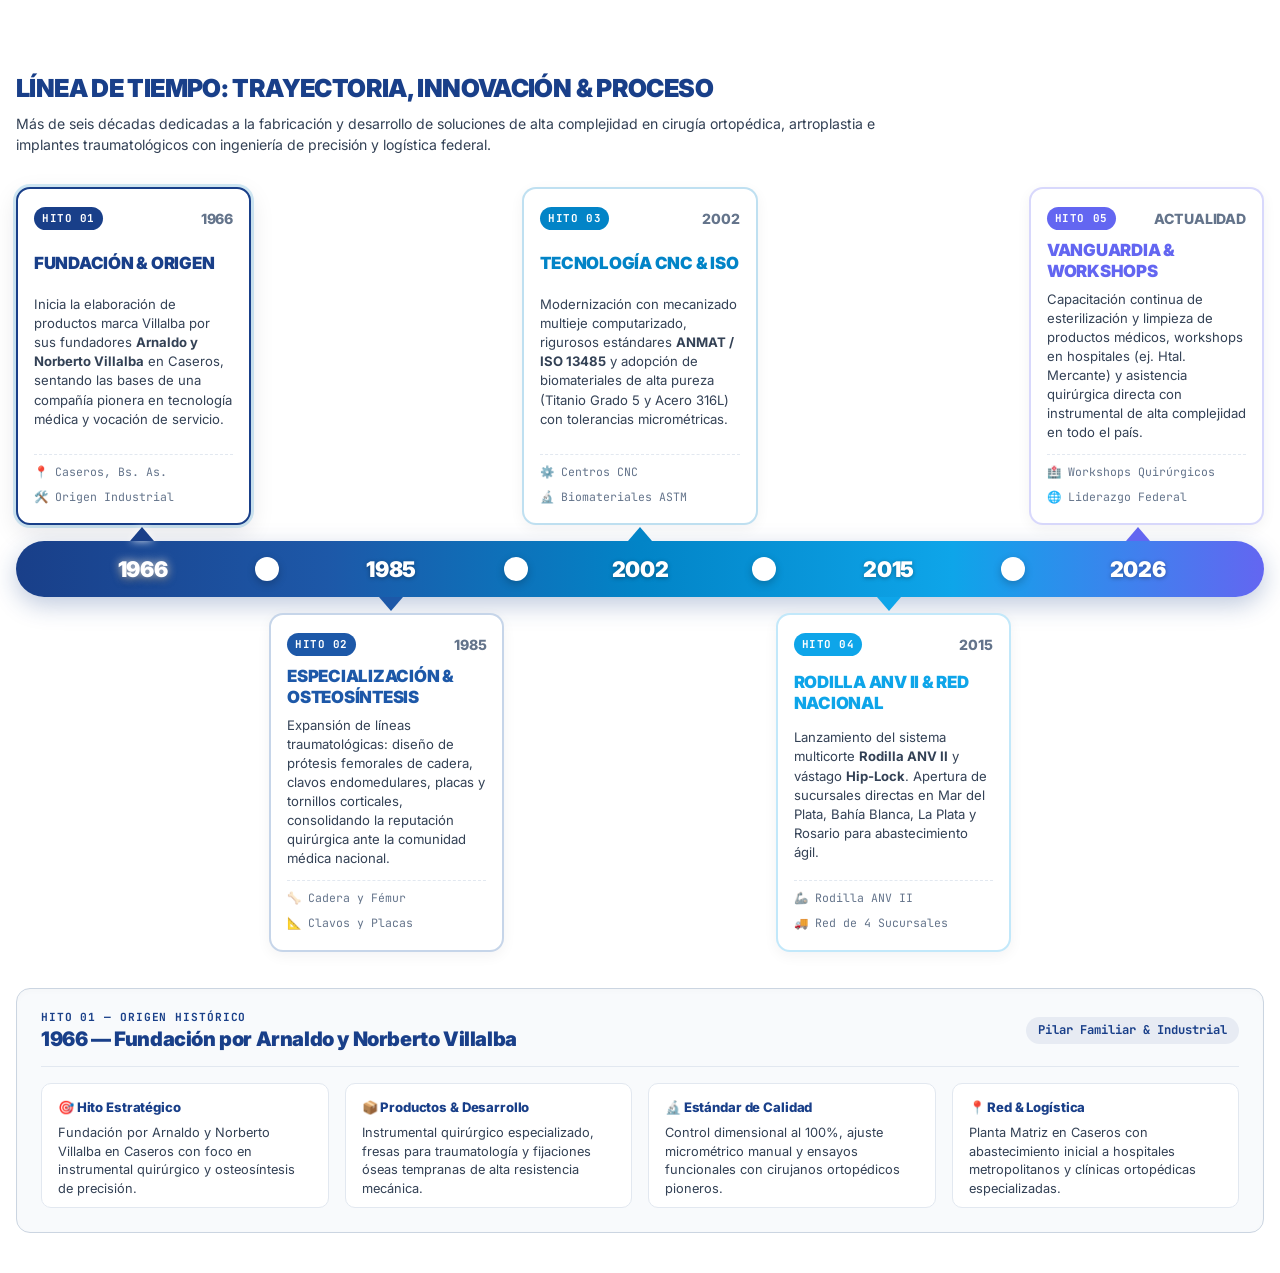
==== PROYECTOS/ARTÍSTICOS/Línea de tiempo/index.html @ 777f4e81 "Publicación de portal central HOME de infografías técnicas y proyectos" ====
<!DOCTYPE html>
<html lang="es">
<head>
  <meta charset="UTF-8">
  <meta name="viewport" content="width=device-width, initial-scale=1.0">
  <title>Línea de Tiempo Histórica & Procesos — VILLALBA HNOS. IMPLANTES S.A.</title>
  
  <!-- Tipografías: Inter (300 a 900 Black) & JetBrains Mono -->
  <link rel="preconnect" href="https://fonts.googleapis.com">
  <link rel="preconnect" href="https://fonts.gstatic.com" crossorigin>
  <link href="https://fonts.googleapis.com/css2?family=Inter:wght@300;400;500;600;700;800;900&family=JetBrains+Mono:wght@400;500;700&display=swap" rel="stylesheet">
  
  <!-- Hoja de Estilos Modular Separada -->
  <link rel="stylesheet" href="style.css">
</head>
<body class="theme-light">

  <!-- PÁGINA PRINCIPAL FORMATO A4 LANDSCAPE / WEB -->
  <main class="page-sheet">

    <!-- BANNER DE TÍTULO PRINCIPAL Y CONCEPTO CLAVE -->
    <section class="infographic-intro">
      <div class="intro-titles">
        <h2 class="main-timeline-title">LÍNEA DE TIEMPO: TRAYECTORIA, INNOVACIÓN & PROCESO</h2>
        <p class="intro-desc">
          Más de seis décadas dedicadas a la fabricación y desarrollo de soluciones de alta complejidad en cirugía ortopédica, 
          artroplastia e implantes traumatológicos con ingeniería de precisión y logística federal.
        </p>
      </div>
    </section>

    <!-- CONTENEDOR MAESTRO DE LA LÍNEA DE TIEMPO HORIZONTAL -->
    <section class="timeline-master-container" id="timelineSection">

      <!-- FILA SUPERIOR: HITOS IMPARES (1, 3, 5) -->
      <div class="timeline-row timeline-row-top">
        
        <!-- HITO 1 (Top Left) -->
        <article class="timeline-card step-1 is-active" data-step="1" id="cardStep1">
          <div class="card-header">
            <span class="card-phase-badge badge-step-1">HITO 01</span>
            <span class="card-year-tag">1966</span>
          </div>
          <h3 class="card-title title-step-1">FUNDACIÓN & ORIGEN</h3>
          <p class="card-desc">
            Inicia la elaboración de productos marca Villalba por sus fundadores <strong>Arnaldo y Norberto Villalba</strong> en Caseros, sentando las bases de una compañía pionera en tecnología médica y vocación de servicio.
          </p>
          <div class="card-footer-meta">
            <span class="meta-item">📍 Caseros, Bs. As.</span>
            <span class="meta-item">🛠️ Origen Industrial</span>
          </div>
        </article>

        <!-- ESPACIADOR SUPERIOR PARA NODO 2 -->
        <div class="timeline-spacer" aria-hidden="true"></div>

        <!-- HITO 3 (Top Center) -->
        <article class="timeline-card step-3" data-step="3" id="cardStep3">
          <div class="card-header">
            <span class="card-phase-badge badge-step-3">HITO 03</span>
            <span class="card-year-tag">2002</span>
          </div>
          <h3 class="card-title title-step-3">TECNOLOGÍA CNC & ISO</h3>
          <p class="card-desc">
            Modernización con mecanizado multieje computarizado, rigurosos estándares <strong>ANMAT / ISO 13485</strong> y adopción de biomateriales de alta pureza (Titanio Grado 5 y Acero 316L) con tolerancias micrométricas.
          </p>
          <div class="card-footer-meta">
            <span class="meta-item">⚙️ Centros CNC</span>
            <span class="meta-item">🔬 Biomateriales ASTM</span>
          </div>
        </article>

        <!-- ESPACIADOR SUPERIOR PARA NODO 4 -->
        <div class="timeline-spacer" aria-hidden="true"></div>

        <!-- HITO 5 (Top Right) -->
        <article class="timeline-card step-5" data-step="5" id="cardStep5">
          <div class="card-header">
            <span class="card-phase-badge badge-step-5">HITO 05</span>
            <span class="card-year-tag">ACTUALIDAD</span>
          </div>
          <h3 class="card-title title-step-5">VANGUARDIA & WORKSHOPS</h3>
          <p class="card-desc">
            Capacitación continua de esterilización y limpieza de productos médicos, workshops en hospitales (ej. Htal. Mercante) y asistencia quirúrgica directa con instrumental de alta complejidad en todo el país.
          </p>
          <div class="card-footer-meta">
            <span class="meta-item">🏥 Workshops Quirúrgicos</span>
            <span class="meta-item">🌐 Liderazgo Federal</span>
          </div>
        </article>

      </div>

      <!-- PISTA HORIZONTAL CONTINUA EN DEGRADÉ (THE RIBBON BAR) -->
      <div class="timeline-ribbon-bar" id="ribbonBar">

        <!-- NODO 1: 1966 -->
        <div class="ribbon-node step-1 is-active" data-step="1" role="button" aria-label="Año 1966: Fundación">
          <div class="node-arrow arrow-up" aria-hidden="true"></div>
          <span class="node-year">1966</span>
        </div>

        <div class="node-separator" aria-hidden="true"></div>

        <!-- NODO 2: 1985 -->
        <div class="ribbon-node step-2" data-step="2" role="button" aria-label="Año 1985: Especialización Traumatológica">
          <div class="node-arrow arrow-down" aria-hidden="true"></div>
          <span class="node-year">1985</span>
        </div>

        <div class="node-separator" aria-hidden="true"></div>

        <!-- NODO 3: 2002 -->
        <div class="ribbon-node step-3" data-step="3" role="button" aria-label="Año 2002: Salto Tecnológico CNC">
          <div class="node-arrow arrow-up" aria-hidden="true"></div>
          <span class="node-year">2002</span>
        </div>

        <div class="node-separator" aria-hidden="true"></div>

        <!-- NODO 4: 2015 -->
        <div class="ribbon-node step-4" data-step="4" role="button" aria-label="Año 2015: Línea ANV II y Logística">
          <div class="node-arrow arrow-down" aria-hidden="true"></div>
          <span class="node-year">2015</span>
        </div>

        <div class="node-separator" aria-hidden="true"></div>

        <!-- NODO 5: ACTUALIDAD -->
        <div class="ribbon-node step-5" data-step="5" role="button" aria-label="Actualidad: Vanguardia y Workshops">
          <div class="node-arrow arrow-up" aria-hidden="true"></div>
          <span class="node-year">2026</span>
        </div>

      </div>

      <!-- FILA INFERIOR: HITOS PARES (2, 4) -->
      <div class="timeline-row timeline-row-bottom">

        <!-- ESPACIADOR INFERIOR PARA NODO 1 -->
        <div class="timeline-spacer" aria-hidden="true"></div>

        <!-- HITO 2 (Bottom Mid-Left) -->
        <article class="timeline-card step-2" data-step="2" id="cardStep2">
          <div class="card-header">
            <span class="card-phase-badge badge-step-2">HITO 02</span>
            <span class="card-year-tag">1985</span>
          </div>
          <h3 class="card-title title-step-2">ESPECIALIZACIÓN & OSTEOSÍNTESIS</h3>
          <p class="card-desc">
            Expansión de líneas traumatológicas: diseño de prótesis femorales de cadera, clavos endomedulares, placas y tornillos corticales, consolidando la reputación quirúrgica ante la comunidad médica nacional.
          </p>
          <div class="card-footer-meta">
            <span class="meta-item">🦴 Cadera y Fémur</span>
            <span class="meta-item">📐 Clavos y Placas</span>
          </div>
        </article>

        <!-- ESPACIADOR INFERIOR PARA NODO 3 -->
        <div class="timeline-spacer" aria-hidden="true"></div>

        <!-- HITO 4 (Bottom Mid-Right) -->
        <article class="timeline-card step-4" data-step="4" id="cardStep4">
          <div class="card-header">
            <span class="card-phase-badge badge-step-4">HITO 04</span>
            <span class="card-year-tag">2015</span>
          </div>
          <h3 class="card-title title-step-4">RODILLA ANV II & RED NACIONAL</h3>
          <p class="card-desc">
            Lanzamiento del sistema multicorte <strong>Rodilla ANV II</strong> y vástago <strong>Hip-Lock</strong>. Apertura de sucursales directas en Mar del Plata, Bahía Blanca, La Plata y Rosario para abastecimiento ágil.
          </p>
          <div class="card-footer-meta">
            <span class="meta-item">🦾 Rodilla ANV II</span>
            <span class="meta-item">🚚 Red de 4 Sucursales</span>
          </div>
        </article>

        <!-- ESPACIADOR INFERIOR PARA NODO 5 -->
        <div class="timeline-spacer" aria-hidden="true"></div>

      </div>

    </section>

    <!-- PANEL EXPANDIBLE / FICHA TÉCNICA DEL HITO SELECCIONADO -->
    <section class="step-detail-panel" id="stepDetailPanel">
      <div class="detail-header">
        <div class="detail-badge-group">
          <span class="detail-tag" id="detailTag">HITO 01 — ORIGEN HISTÓRICO</span>
          <h3 class="detail-title" id="detailTitle">1966 — Fundación por Arnaldo y Norberto Villalba</h3>
        </div>
        <div class="detail-meta-pill" id="detailPill">Pilar Familiar & Industrial</div>
      </div>
      <div class="detail-grid">
        <div class="detail-box">
          <h4 class="detail-subhead">🎯 Hito Estratégico</h4>
          <p id="detailObjective" class="detail-text">
            Fundación por Arnaldo y Norberto Villalba en Caseros con foco en instrumental quirúrgico y osteosíntesis de precisión.
          </p>
        </div>
        <div class="detail-box">
          <h4 class="detail-subhead">📦 Productos & Desarrollo</h4>
          <p id="detailProducts" class="detail-text">
            Instrumental quirúrgico especializado, fresas para traumatología y fijaciones óseas tempranas de alta resistencia mecánica.
          </p>
        </div>
        <div class="detail-box">
          <h4 class="detail-subhead">🔬 Estándar de Calidad</h4>
          <p id="detailQuality" class="detail-text">
            Control dimensional al 100%, ajuste micrométrico manual y ensayos funcionales con cirujanos ortopédicos pioneros.
          </p>
        </div>
        <div class="detail-box">
          <h4 class="detail-subhead">📍 Red & Logística</h4>
          <p id="detailLogistics" class="detail-text">
            Planta Matriz en Caseros con abastecimiento inicial a hospitales metropolitanos y clínicas ortopédicas especializadas.
          </p>
        </div>
      </div>
    </section>
  </main>

  <!-- Lógica JavaScript Modular Separada -->
  <script src="app.js"></script>
</body>
</html>
---- PROYECTOS/ARTÍSTICOS/Línea de tiempo/style.css ----
/* ==========================================================================
   INFOGRAFÍA LÍNEA DE TIEMPO HORIZONTAL INTERACTIVA
   Empresa: VILLALBA HNOS. IMPLANTES S.A.
   Versión: Modular CSS (Tipografía Inter & Inter Black)
   ========================================================================== */

:root {
  /* FASES CROMÁTICAS EXTRAÍDAS DEL SITIO OFICIAL VILLALBA (IMPLANTESVILLALBA.COM.AR) */
  --step-1: #193f89; /* Azul Marino Corporativo Insignia (1966 - Fundación) */
  --step-2: #1d58a8; /* Azul Real Médico Quirúrgico (1985 - Expansión Traumatológica) */
  --step-3: #0284c7; /* Azul Cerúleo / Océano Clínico (2002 - Salto CNC & ISO) */
  --step-4: #0ea5e9; /* Cian Quirúrgico Radiante (2015 - Rodilla ANV II) */
  --step-5: #6366f1; /* Índigo Tecnológico / IA & Vanguardia (2026 - Actualidad) */

  /* DEGRADÉ CONTINUO DE LA PISTA CENTRAL */
  --ribbon-gradient: linear-gradient(
    90deg,
    var(--step-1) 0%,
    var(--step-2) 25%,
    var(--step-3) 50%,
    var(--step-4) 75%,
    var(--step-5) 100%
  );

  /* COLORES MODO CLARO (TÉCNICO / WEB & IMPRESIÓN) */
  --bg-page: transparent;
  --sheet-bg: transparent;
  --text-primary: #0a192f;
  --text-secondary: #334155;
  --text-muted: #64748b;
  --card-bg: #ffffff;
  --card-border: #e2e8f0;
  --card-shadow: 0 4px 14px rgba(15, 23, 42, 0.05);
  --header-bg: #f8fafc;
  --panel-bg: #f8fafc;
  --panel-border: #cbd5e1;
  --accent-corporate: #193f89;
  --accent-blue: #0284c7;

  /* TIPOGRAFÍAS: INTER & INTER BLACK */
  --font-heading: 'Inter', -apple-system, BlinkMacSystemFont, sans-serif;
  --font-body: 'Inter', -apple-system, BlinkMacSystemFont, sans-serif;
  --font-mono: 'JetBrains Mono', monospace;
}

/* RESET GENERAL */
*, *::before, *::after {
  box-sizing: border-box;
  margin: 0;
  padding: 0;
}

html {
  overflow-y: scroll; /* Garantiza barra de desplazamiento permanente para evitar saltos horizontales */
}

body {
  background-color: transparent;
  color: var(--text-primary);
  font-family: var(--font-body);
  line-height: 1.5;
  -webkit-font-smoothing: antialiased;
  padding: 0;
  margin: 0;
}

/* ==========================================================================
   CONTENEDOR PRINCIPAL FLUIDO Y TOTALMENTE INTEGRADO (SIN MARCO EXTERNO)
   ========================================================================== */
.page-sheet {
  width: 100%;
  max-width: 1320px;
  margin: 40px auto 20px auto;
  background: transparent;
  border-radius: 0;
  box-shadow: none;
  border: none;
  padding: 30px 16px 20px 16px;
  box-sizing: border-box;
  clear: both;
  position: relative;
  z-index: 1;
}

/* ==========================================================================
   BANNER DE INTRODUCCIÓN Y ESTADÍSTICAS
   ========================================================================== */
.infographic-intro {
  display: flex;
  justify-content: space-between;
  align-items: center;
  margin-top: 0;
  margin-bottom: 24px;
  gap: 24px;
}

.main-timeline-title {
  font-family: var(--font-heading);
  font-size: 1.55rem;
  font-weight: 900; /* Inter Black */
  color: var(--accent-corporate);
  letter-spacing: -0.025em;
  margin-bottom: 6px;
}

.intro-desc {
  font-size: 0.88rem;
  color: var(--text-secondary);
  max-width: 860px;
  line-height: 1.5;
}

/* ==========================================================================
   LÍNEA DE TIEMPO HORIZONTAL MAESTRA (TIMELINE PROCESS RIBBON)
   ========================================================================== */
.timeline-master-container {
  display: flex;
  flex-direction: column;
  position: relative;
  width: 100%;
  margin: 12px 0 28px 0;
  padding: 8px 0;
}

/* Grilla de Filas (5 Columnas) */
.timeline-row {
  display: grid;
  grid-template-columns: repeat(5, 1fr);
  gap: 18px;
  min-height: 215px;
}

.timeline-row-top {
  align-items: stretch;
  padding-bottom: 16px;
}

.timeline-row-bottom {
  align-items: stretch;
  padding-top: 16px;
}

.timeline-spacer {
  visibility: hidden;
  height: 10px;
}

/* TARJETAS DE CONTENIDO (TIMELINE CARDS) */
.timeline-card {
  background: var(--card-bg);
  border: 2px solid var(--card-border);
  border-radius: 14px;
  padding: 18px 16px;
  box-shadow: var(--card-shadow);
  transition: border-color 0.2s ease, box-shadow 0.2s ease, background-color 0.2s ease;
  cursor: pointer;
  position: relative;
  outline: none;
  height: 100%;
  min-height: 200px;
  display: flex;
  flex-direction: column;
  justify-content: space-between;
  transform: none !important; /* Estructura geométrica 100% inmóvil */
}

.timeline-card:hover,
.timeline-card.is-active {
  transform: none !important;
  box-shadow: 0 0 0 3px rgba(2, 132, 199, 0.18), 0 8px 24px rgba(15, 23, 42, 0.1);
  border-color: currentColor;
}

.timeline-card:focus,
.timeline-card:focus-visible {
  outline: none !important;
}

.timeline-row-bottom .timeline-card:hover,
.timeline-row-bottom .timeline-card.is-active {
  transform: none !important;
}

.timeline-card.step-1 { border-color: rgba(25, 63, 137, 0.25); }
.timeline-card.step-2 { border-color: rgba(29, 88, 168, 0.25); }
.timeline-card.step-3 { border-color: rgba(2, 132, 199, 0.25); }
.timeline-card.step-4 { border-color: rgba(14, 165, 233, 0.25); }
.timeline-card.step-5 { border-color: rgba(99, 102, 241, 0.25); }

.timeline-card.step-1:hover, .timeline-card.step-1.is-active { border-color: var(--step-1); }
.timeline-card.step-2:hover, .timeline-card.step-2.is-active { border-color: var(--step-2); }
.timeline-card.step-3:hover, .timeline-card.step-3.is-active { border-color: var(--step-3); }
.timeline-card.step-4:hover, .timeline-card.step-4.is-active { border-color: var(--step-4); }
.timeline-card.step-5:hover, .timeline-card.step-5.is-active { border-color: var(--step-5); }

.card-header {
  display: flex;
  justify-content: space-between;
  align-items: center;
  margin-bottom: 10px;
}

.card-phase-badge {
  font-family: var(--font-mono);
  font-size: 0.68rem;
  font-weight: 700;
  padding: 3px 8px;
  border-radius: 9999px;
  color: #ffffff;
  letter-spacing: 0.05em;
}

.badge-step-1 { background-color: var(--step-1); }
.badge-step-2 { background-color: var(--step-2); }
.badge-step-3 { background-color: var(--step-3); }
.badge-step-4 { background-color: var(--step-4); }
.badge-step-5 { background-color: var(--step-5); }

.card-year-tag {
  font-family: var(--font-heading);
  font-size: 0.88rem;
  font-weight: 800; /* Inter ExtraBold */
  color: var(--text-muted);
  letter-spacing: -0.01em;
}

.card-title {
  font-family: var(--font-heading);
  font-size: 1.05rem;
  font-weight: 900; /* Inter Black */
  letter-spacing: -0.015em;
  margin-bottom: 8px;
  text-transform: uppercase;
  line-height: 1.25;
}

.title-step-1 { color: var(--step-1); }
.title-step-2 { color: var(--step-2); }
.title-step-3 { color: var(--step-3); }
.title-step-4 { color: var(--step-4); }
.title-step-5 { color: var(--step-5); }

.card-desc {
  font-size: 0.82rem;
  line-height: 1.45;
  color: var(--text-secondary);
  margin-bottom: 12px;
}

.card-footer-meta {
  display: flex;
  flex-wrap: wrap;
  gap: 8px;
  padding-top: 8px;
  border-top: 1px dashed var(--card-border);
  font-size: 0.72rem;
  font-family: var(--font-mono);
  color: var(--text-muted);
}

/* ==========================================================================
   PISTA CENTRAL CONTINUA EN DEGRADÉ (THE RIBBON BAR)
   ========================================================================== */
.timeline-ribbon-bar {
  display: flex;
  align-items: center;
  justify-content: space-between;
  height: 56px;
  border-radius: 9999px;
  background: var(--ribbon-gradient);
  box-shadow: 0 8px 24px rgba(25, 63, 137, 0.28);
  position: relative;
  padding: 0 14px;
}

/* Segmentos / Nodos */
.ribbon-node {
  flex: 1;
  display: flex;
  justify-content: center;
  align-items: center;
  position: relative;
  height: 100%;
  cursor: pointer;
  outline: none;
}

.ribbon-node .node-year {
  color: #ffffff;
  font-family: var(--font-heading);
  font-size: 1.35rem;
  font-weight: 900; /* Inter Black */
  letter-spacing: -0.015em;
  text-shadow: 0 1px 4px rgba(0, 0, 0, 0.35);
  user-select: none;
  transition: text-shadow 0.2s ease;
  transform: none !important; /* Cero desplazamiento */
}

.ribbon-node:hover .node-year,
.ribbon-node.is-active .node-year,
.ribbon-node:focus-visible .node-year {
  transform: none !important;
  text-shadow: 0 0 10px rgba(255, 255, 255, 0.9), 0 2px 8px rgba(0, 0, 0, 0.6);
}

/* Separadores Circulares (White Dots) */
.node-separator {
  width: 24px;
  height: 24px;
  background-color: #ffffff;
  border-radius: 50%;
  box-shadow: 0 3px 8px rgba(0, 0, 0, 0.22);
  flex-shrink: 0;
  z-index: 2;
  transition: box-shadow 0.2s ease;
  transform: none !important;
  pointer-events: none; /* No interrumpe el barrido continuo */
}

.node-separator:hover {
  transform: none !important;
  box-shadow: 0 0 10px rgba(255, 255, 255, 0.9), 0 3px 8px rgba(0, 0, 0, 0.3);
}

/* Punteros / Flechas Indicadoras Triangulares */
.node-arrow {
  position: absolute;
  width: 0;
  height: 0;
  border-left: 12px solid transparent;
  border-right: 12px solid transparent;
  z-index: 5;
  transition: filter 0.2s ease;
  transform: none !important; /* Inmóviles geométricamente */
  pointer-events: none; /* No intercepta el barrido horizontal */
}

/* Flechas hacia arriba (Hitos 1, 3, 5) */
.node-arrow.arrow-up {
  bottom: 100%;
  border-bottom-width: 14px;
  border-bottom-style: solid;
}

/* Flechas hacia abajo (Hitos 2, 4) */
.node-arrow.arrow-down {
  top: 100%;
  border-top-width: 14px;
  border-top-style: solid;
}

/* Color exacto para cada flecha */
.ribbon-node.step-1 .node-arrow.arrow-up { border-bottom-color: var(--step-1); }
.ribbon-node.step-2 .node-arrow.arrow-down { border-top-color: var(--step-2); }
.ribbon-node.step-3 .node-arrow.arrow-up { border-bottom-color: var(--step-3); }
.ribbon-node.step-4 .node-arrow.arrow-down { border-top-color: var(--step-4); }
.ribbon-node.step-5 .node-arrow.arrow-up { border-bottom-color: var(--step-5); }

.ribbon-node:hover .node-arrow.arrow-up,
.ribbon-node.is-active .node-arrow.arrow-up,
.ribbon-node:hover .node-arrow.arrow-down,
.ribbon-node.is-active .node-arrow.arrow-down {
  transform: none !important;
  filter: drop-shadow(0 0 4px rgba(255, 255, 255, 0.85));
}

/* ==========================================================================
   PANEL EXPANDIBLE DE FICHA TÉCNICA
   ========================================================================== */
.step-detail-panel {
  background: var(--panel-bg);
  border: 1px solid var(--panel-border);
  border-radius: 14px;
  padding: 20px 24px;
  margin-bottom: 0;
  box-shadow: inset 0 2px 6px rgba(0, 0, 0, 0.02);
  height: 245px;
  min-height: 245px;
  max-height: 245px;
  overflow: hidden;
  box-sizing: border-box;
  transition: border-color 0.2s ease, box-shadow 0.2s ease;
}

.detail-header {
  display: flex;
  justify-content: space-between;
  align-items: center;
  min-height: 52px;
  padding-bottom: 14px;
  border-bottom: 1px solid var(--card-border);
  margin-bottom: 16px;
}

.detail-tag {
  font-family: var(--font-mono);
  font-size: 0.7rem;
  font-weight: 700;
  color: var(--accent-corporate);
  letter-spacing: 0.08em;
  display: block;
  margin-bottom: 2px;
}

.detail-title {
  font-family: var(--font-heading);
  font-size: 1.25rem;
  font-weight: 900; /* Inter Black */
  letter-spacing: -0.02em;
  color: var(--accent-corporate);
  line-height: 1.25;
}

.detail-meta-pill {
  background: rgba(25, 63, 137, 0.08);
  color: var(--accent-corporate);
  font-family: var(--font-mono);
  font-size: 0.76rem;
  font-weight: 700;
  padding: 4px 12px;
  border-radius: 9999px;
}

.detail-grid {
  display: grid;
  grid-template-columns: repeat(4, 1fr);
  gap: 16px;
}

.detail-box {
  background: var(--card-bg);
  border: 1px solid var(--card-border);
  border-radius: 10px;
  padding: 14px 16px;
  height: 125px;
  min-height: 125px;
  max-height: 125px;
  overflow: hidden;
  box-sizing: border-box;
  display: flex;
  flex-direction: column;
}

.detail-subhead {
  font-family: var(--font-heading);
  font-size: 0.82rem;
  font-weight: 800; /* Inter ExtraBold */
  color: var(--accent-corporate);
  margin-bottom: 6px;
  letter-spacing: -0.01em;
}

.detail-text {
  font-size: 0.8rem;
  line-height: 1.45;
  color: var(--text-secondary);
}

/* ==========================================================================
   RESPONSIVIDAD (PANTALLAS MEDIANAS Y MÓVILES)
   ========================================================================== */
@media (max-width: 1024px) {
  .page-sheet {
    padding: 10px 12px;
    margin: 0 auto;
  }

  .timeline-row {
    gap: 10px;
  }

  .timeline-card {
    padding: 12px 10px;
  }

  .detail-grid {
    grid-template-columns: repeat(2, 1fr);
  }

  .ribbon-node .node-year {
    font-size: 1.1rem;
  }
}

@media (max-width: 768px) {
  .infographic-intro {
    flex-direction: column;
    align-items: flex-start;
  }

  .timeline-master-container {
    overflow-x: auto;
    padding-bottom: 20px;
  }

  .timeline-row,
  .timeline-ribbon-bar {
    min-width: 850px;
  }

  .detail-grid {
    grid-template-columns: 1fr;
  }
}

/* ==========================================================================
   ENTORNO DE IMPRESIÓN Y EXPORTACIÓN PDF A4 (@media print)
   ========================================================================== */
@media print {
  @page {
    size: A4 landscape;
    margin: 6mm;
  }

  body {
    background: #ffffff !important;
    color: #000000 !important;
    padding: 0 !important;
  }

  .no-print {
    display: none !important;
  }

  .page-sheet {
    max-width: 100% !important;
    margin: 0 !important;
    padding: 0 !important;
    border: none !important;
    box-shadow: none !important;
    border-radius: 0 !important;
  }

  .timeline-card,
  .timeline-master-container,
  .step-detail-panel {
    page-break-inside: avoid !important;
    break-inside: avoid !important;
  }

  * {
    -webkit-print-color-adjust: exact !important;
    print-color-adjust: exact !important;
  }
}
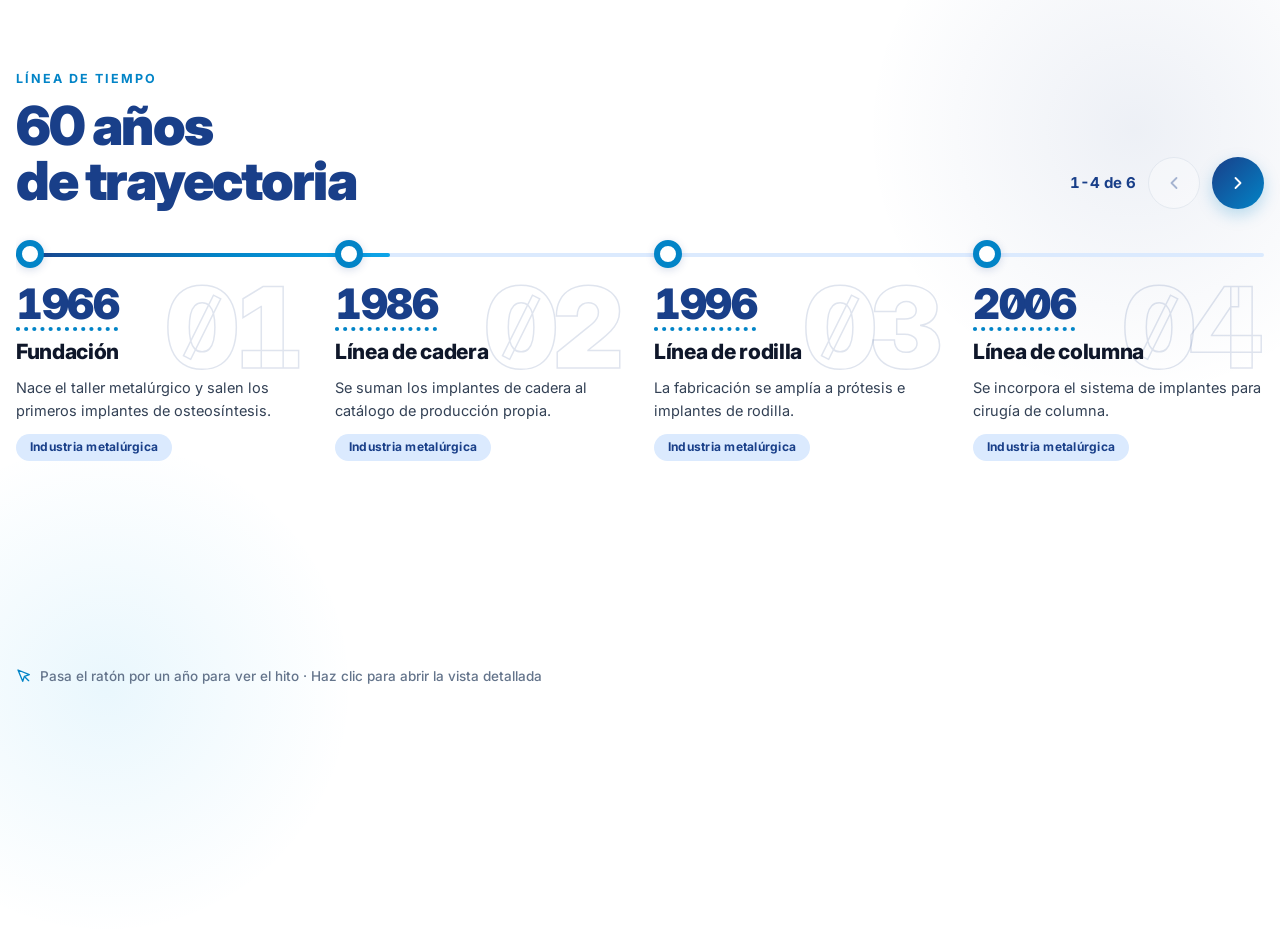
==== commit 141c771f: "Rediseño interactivo Línea de tiempo 60 años de trayectoria con fotos de hitos y embed WordPress" ====
--- a/PROYECTOS/ARTÍSTICOS/Línea de tiempo/index.html
+++ b/PROYECTOS/ARTÍSTICOS/Línea de tiempo/index.html
@@ -1,226 +1,1183 @@
-<!DOCTYPE html>
+﻿<!DOCTYPE html>
 <html lang="es">
 <head>
-  <meta charset="UTF-8">
-  <meta name="viewport" content="width=device-width, initial-scale=1.0">
-  <title>Línea de Tiempo Histórica & Procesos — VILLALBA HNOS. IMPLANTES S.A.</title>
-  
-  <!-- Tipografías: Inter (300 a 900 Black) & JetBrains Mono -->
-  <link rel="preconnect" href="https://fonts.googleapis.com">
-  <link rel="preconnect" href="https://fonts.gstatic.com" crossorigin>
-  <link href="https://fonts.googleapis.com/css2?family=Inter:wght@300;400;500;600;700;800;900&family=JetBrains+Mono:wght@400;500;700&display=swap" rel="stylesheet">
-  
-  <!-- Hoja de Estilos Modular Separada -->
-  <link rel="stylesheet" href="style.css">
-</head>
-<body class="theme-light">
-
-  <!-- PÁGINA PRINCIPAL FORMATO A4 LANDSCAPE / WEB -->
-  <main class="page-sheet">
-
-    <!-- BANNER DE TÍTULO PRINCIPAL Y CONCEPTO CLAVE -->
-    <section class="infographic-intro">
-      <div class="intro-titles">
-        <h2 class="main-timeline-title">LÍNEA DE TIEMPO: TRAYECTORIA, INNOVACIÓN & PROCESO</h2>
-        <p class="intro-desc">
-          Más de seis décadas dedicadas a la fabricación y desarrollo de soluciones de alta complejidad en cirugía ortopédica, 
-          artroplastia e implantes traumatológicos con ingeniería de precisión y logística federal.
-        </p>
+<meta charset="UTF-8">
+<meta name="viewport" content="width=device-width, initial-scale=1.0">
+<title>Línea de Tiempo — 60 Años de Trayectoria | VILLALBA HNOS. IMPLANTES S.A.</title>
+<link rel="preconnect" href="https://fonts.googleapis.com">
+<link rel="preconnect" href="https://fonts.gstatic.com" crossorigin>
+<link href="https://fonts.googleapis.com/css2?family=Inter:wght@400;500;600;700;800;900&display=swap" rel="stylesheet">
+<style>
+/* ==========================================================================
+   LÍNEA DE TIEMPO INTERACTIVA – 60 AÑOS DE TRAYECTORIA
+   Empresa: VILLALBA HNOS. IMPLANTES S.A.
+   Blindado para incrustación en WordPress / Elementor / Divi / Gutenberg
+   ========================================================================== */
+#wp-villalba-timeline,
+#wp-villalba-timeline *,
+#wp-villalba-timeline *::before,
+#wp-villalba-timeline *::after {
+  box-sizing: border-box !important;
+  margin: 0;
+  padding: 0;
+  -webkit-font-smoothing: antialiased;
+}
+#wp-villalba-timeline {
+  --tl-navy: #193f89;
+  --tl-royal: #1d58a8;
+  --tl-cerulean: #0284c7;
+  --tl-cyan: #0ea5e9;
+  --tl-text-primary: #0f172a;
+  --tl-text-secondary: #334155;
+  --tl-text-muted: #64748b;
+  --tl-border-light: #e2e8f0;
+  --tl-tag-ind-bg: #dbeafe;
+  --tl-tag-ind-fg: #193f89;
+  --tl-tag-com-bg: #e0f2fe;
+  --tl-tag-com-fg: #0369a1;
+  --tl-tag-log-bg: #ccfbf1;
+  --tl-tag-log-fg: #0f766e;
+  --tl-font-sans: "Inter", -apple-system, BlinkMacSystemFont, "Segoe UI", Roboto, sans-serif;
+  width: 100% !important;
+  max-width: 1360px !important;
+  margin: 40px auto 24px auto !important;
+  padding: 20px 16px !important;
+  background: transparent !important;
+  font-family: var(--tl-font-sans) !important;
+  color: var(--tl-text-primary) !important;
+  line-height: 1.5 !important;
+  position: relative !important;
+  clear: both !important;
+  z-index: 1 !important;
+  text-align: left !important;
+}
+#wp-villalba-timeline p:empty {
+  display: none !important;
+}
+#wp-villalba-timeline .tl-title-line {
+  display: block !important;
+}
+#wp-villalba-timeline .tl-canvas {
+  position: relative !important;
+  width: 100% !important;
+  min-height: 580px !important;
+  padding: 10px 0 !important;
+  background: transparent !important;
+  border: none !important;
+  box-shadow: none !important;
+  border-radius: 0 !important;
+  display: flex !important;
+  flex-direction: column !important;
+  justify-content: space-between !important;
+  gap: 24px !important;
+  overflow: visible !important;
+}
+#wp-villalba-timeline .tl-bg-glow {
+  position: absolute !important;
+  border-radius: 50% !important;
+  pointer-events: none !important;
+  z-index: 0 !important;
+}
+#wp-villalba-timeline .tl-bg-glow-top {
+  right: -140px !important;
+  top: -200px !important;
+  width: 540px !important;
+  height: 540px !important;
+  background: radial-gradient(circle, rgba(25, 63, 137, 0.08) 0%, rgba(2, 132, 199, 0) 70%) !important;
+}
+#wp-villalba-timeline .tl-bg-glow-bottom {
+  left: -160px !important;
+  bottom: -240px !important;
+  width: 500px !important;
+  height: 500px !important;
+  background: radial-gradient(circle, rgba(14, 165, 233, 0.09) 0%, rgba(14, 165, 233, 0) 70%) !important;
+}
+#wp-villalba-timeline .tl-header {
+  position: relative !important;
+  z-index: 2 !important;
+  display: flex !important;
+  justify-content: space-between !important;
+  align-items: flex-end !important;
+  gap: 24px !important;
+  flex-wrap: wrap !important;
+}
+#wp-villalba-timeline .tl-header-left {
+  display: flex !important;
+  flex-direction: column !important;
+  gap: 10px !important;
+}
+#wp-villalba-timeline .tl-eyebrow {
+  font-family: var(--tl-font-sans) !important;
+  font-size: 12.5px !important;
+  font-weight: 700 !important;
+  letter-spacing: 0.16em !important;
+  text-transform: uppercase !important;
+  color: var(--tl-cerulean) !important;
+  line-height: 1.4 !important;
+}
+#wp-villalba-timeline .tl-main-title {
+  font-family: var(--tl-font-sans) !important;
+  font-size: clamp(36px, 4.2vw, 58px) !important;
+  font-weight: 900 !important;
+  line-height: 1.04 !important;
+  letter-spacing: -0.035em !important;
+  color: var(--tl-navy) !important;
+  margin: 0 !important;
+  padding: 0 !important;
+}
+#wp-villalba-timeline .tl-header-right {
+  display: flex !important;
+  flex-direction: column !important;
+  align-items: flex-end !important;
+  justify-content: space-between !important;
+  gap: 18px !important;
+}
+#wp-villalba-timeline .tl-brand-mark {
+  display: flex !important;
+  align-items: center !important;
+  gap: 12px !important;
+  text-align: right !important;
+}
+#wp-villalba-timeline .tl-brand-logo {
+  height: 48px !important;
+  width: auto !important;
+  max-width: none !important;
+  display: block !important;
+  object-fit: contain !important;
+  margin: 0 !important;
+}
+#wp-villalba-timeline .tl-brand-text {
+  display: flex !important;
+  flex-direction: column !important;
+  align-items: flex-end !important;
+}
+#wp-villalba-timeline .tl-brand-name {
+  font-family: var(--tl-font-sans) !important;
+  font-size: 13.5px !important;
+  font-weight: 900 !important;
+  letter-spacing: 0.02em !important;
+  color: var(--tl-navy) !important;
+  line-height: 1.25 !important;
+}
+#wp-villalba-timeline .tl-brand-slogan {
+  font-family: var(--tl-font-sans) !important;
+  font-size: 11.5px !important;
+  font-weight: 500 !important;
+  color: var(--tl-text-muted) !important;
+  line-height: 1.3 !important;
+}
+#wp-villalba-timeline .tl-carousel-controls {
+  display: flex !important;
+  align-items: center !important;
+  gap: 12px !important;
+}
+#wp-villalba-timeline .tl-range-indicator {
+  font-family: var(--tl-font-sans) !important;
+  font-size: 15px !important;
+  font-weight: 700 !important;
+  color: var(--tl-navy) !important;
+  min-width: 84px !important;
+  text-align: right !important;
+  font-feature-settings: "tnum" on, "zero" on !important;
+}
+#wp-villalba-timeline .tl-nav-btn {
+  width: 52px !important;
+  height: 52px !important;
+  min-width: 52px !important;
+  min-height: 52px !important;
+  border-radius: 50% !important;
+  cursor: pointer !important;
+  display: inline-flex !important;
+  align-items: center !important;
+  justify-content: center !important;
+  font-family: var(--tl-font-sans) !important;
+  padding: 0 !important;
+  margin: 0 !important;
+  user-select: none !important;
+  transition: transform 0.2s ease, box-shadow 0.2s ease, opacity 0.2s ease, background-color 0.2s ease, border-color 0.2s ease !important;
+}
+#wp-villalba-timeline .tl-nav-prev {
+  border: 1.5px solid #cbd5e1 !important;
+  background: #ffffff !important;
+  color: var(--tl-navy) !important;
+  box-shadow: 0 2px 8px rgba(15, 23, 42, 0.05) !important;
+}
+#wp-villalba-timeline .tl-nav-prev:hover:not(.is-disabled) {
+  border-color: var(--tl-cerulean) !important;
+  color: var(--tl-cerulean) !important;
+  box-shadow: 0 4px 12px rgba(2, 132, 199, 0.14) !important;
+}
+#wp-villalba-timeline .tl-nav-next {
+  border: none !important;
+  background: linear-gradient(135deg, var(--tl-navy) 0%, var(--tl-cerulean) 100%) !important;
+  color: #ffffff !important;
+  box-shadow: 0 6px 16px rgba(2, 132, 199, 0.25) !important;
+}
+#wp-villalba-timeline .tl-nav-next:hover:not(.is-disabled) {
+  box-shadow: 0 8px 20px rgba(2, 132, 199, 0.36) !important;
+}
+#wp-villalba-timeline .tl-nav-btn.is-disabled {
+  opacity: 0.35 !important;
+  cursor: default !important;
+  pointer-events: none !important;
+  box-shadow: none !important;
+}
+#wp-villalba-timeline .tl-viewport {
+  position: relative !important;
+  z-index: 2 !important;
+  width: 100% !important;
+  min-height: 405px !important;
+  padding-top: 6px !important;
+  overflow: hidden !important;
+}
+#wp-villalba-timeline .tl-track-line-bg {
+  position: absolute !important;
+  left: 0 !important;
+  right: 0 !important;
+  top: 20px !important;
+  height: 4px !important;
+  border-radius: 999px !important;
+  background: #dbeafe !important;
+}
+#wp-villalba-timeline .tl-track-line-fill {
+  position: absolute !important;
+  left: 0 !important;
+  top: 20px !important;
+  height: 4px !important;
+  border-radius: 999px !important;
+  background: linear-gradient(90deg, var(--tl-navy) 0%, var(--tl-cerulean) 55%, var(--tl-cyan) 100%) !important;
+  width: 30%;
+  transition: width 0.5s cubic-bezier(0.22, 1, 0.36, 1) !important;
+}
+#wp-villalba-timeline .tl-items-track {
+  position: relative !important;
+  display: flex !important;
+  flex-direction: row !important;
+  flex-wrap: nowrap !important;
+  gap: 28px !important;
+  transform: translateX(0px);
+  transition: transform 0.55s cubic-bezier(0.22, 1, 0.36, 1) !important;
+  will-change: transform;
+}
+#wp-villalba-timeline .tl-item {
+  flex: 0 0 calc((100% - 84px) / 4) !important;
+  min-width: 240px !important;
+  position: relative !important;
+  display: flex !important;
+  flex-direction: column !important;
+  align-items: flex-start !important;
+  gap: 12px !important;
+  padding-bottom: 16px !important;
+  transition: opacity 0.28s ease !important;
+  cursor: pointer !important;
+}
+#wp-villalba-timeline .tl-items-track:hover .tl-item:not(:hover),
+#wp-villalba-timeline .tl-item.is-dimmed {
+  opacity: 0.42 !important;
+}
+#wp-villalba-timeline .tl-item-watermark {
+  position: absolute !important;
+  top: 32px !important;
+  right: 6px !important;
+  font-family: var(--tl-font-sans) !important;
+  font-size: 112px !important;
+  font-weight: 900 !important;
+  line-height: 1 !important;
+  color: transparent !important;
+  -webkit-text-stroke: 1.5px rgba(25, 63, 137, 0.14) !important;
+  letter-spacing: -0.04em !important;
+  font-feature-settings: "tnum" on, "zero" on !important;
+  pointer-events: none !important;
+  user-select: none !important;
+  transition: -webkit-text-stroke-color 0.28s ease !important;
+}
+#wp-villalba-timeline .tl-item:hover .tl-item-watermark,
+#wp-villalba-timeline .tl-item.is-hovered .tl-item-watermark {
+  -webkit-text-stroke-color: rgba(2, 132, 199, 0.3) !important;
+}
+#wp-villalba-timeline .tl-node-wrap {
+  position: relative !important;
+  height: 30px !important;
+  display: flex !important;
+  align-items: center !important;
+}
+#wp-villalba-timeline .tl-node-dot {
+  width: 28px !important;
+  height: 28px !important;
+  border-radius: 50% !important;
+  border: 6px solid var(--tl-cerulean) !important;
+  background: #ffffff !important;
+  box-shadow: 0 2px 8px rgba(25, 63, 137, 0.18) !important;
+  transition: transform 0.28s ease, background-color 0.28s ease, border-color 0.28s ease !important;
+  cursor: pointer !important;
+}
+#wp-villalba-timeline .tl-item:hover .tl-node-dot,
+#wp-villalba-timeline .tl-item.is-hovered .tl-node-dot {
+  background: var(--tl-cyan) !important;
+  border-color: var(--tl-navy) !important;
+  transform: scale(1.22) !important;
+  animation: tlPulseBeacon 1.3s infinite !important;
+}
+@keyframes tlPulseBeacon {
+  0% { box-shadow: 0 0 0 0 rgba(14, 165, 233, 0.55); }
+  100% { box-shadow: 0 0 0 16px rgba(14, 165, 233, 0); }
+}
+#wp-villalba-timeline .tl-year-btn {
+  position: relative !important;
+  align-self: flex-start !important;
+  padding: 0 !important;
+  margin: 0 !important;
+  border: none !important;
+  background: transparent !important;
+  box-shadow: none !important;
+  cursor: pointer !important;
+  font-family: var(--tl-font-sans) !important;
+  font-size: 42px !important;
+  font-weight: 900 !important;
+  line-height: 1.1 !important;
+  color: var(--tl-navy) !important;
+  letter-spacing: -0.03em !important;
+  font-feature-settings: "tnum" on, "zero" on !important;
+  text-decoration: underline dotted !important;
+  text-decoration-color: var(--tl-cerulean) !important;
+  text-underline-offset: 8px !important;
+  transition: color 0.22s ease, text-decoration-color 0.22s ease !important;
+}
+#wp-villalba-timeline .tl-item:hover .tl-year-btn,
+#wp-villalba-timeline .tl-item.is-hovered .tl-year-btn,
+#wp-villalba-timeline .tl-year-btn:hover,
+#wp-villalba-timeline .tl-year-btn:focus-visible {
+  color: var(--tl-cerulean) !important;
+  text-decoration-color: var(--tl-cyan) !important;
+  outline: none !important;
+}
+#wp-villalba-timeline .tl-item-title {
+  position: relative !important;
+  font-family: var(--tl-font-sans) !important;
+  font-size: 21px !important;
+  font-weight: 800 !important;
+  color: var(--tl-text-primary) !important;
+  letter-spacing: -0.015em !important;
+  line-height: 1.25 !important;
+  margin: 0 !important;
+  padding: 0 !important;
+}
+#wp-villalba-timeline .tl-item-desc {
+  position: relative !important;
+  font-family: var(--tl-font-sans) !important;
+  font-size: 14.5px !important;
+  font-weight: 400 !important;
+  line-height: 1.55 !important;
+  color: var(--tl-text-secondary) !important;
+  margin: 0 !important;
+  padding: 0 !important;
+}
+#wp-villalba-timeline .tl-tag-pill {
+  position: relative !important;
+  align-self: flex-start !important;
+  padding: 6px 14px !important;
+  border-radius: 999px !important;
+  font-family: var(--tl-font-sans) !important;
+  font-size: 12px !important;
+  font-weight: 700 !important;
+  letter-spacing: 0.02em !important;
+  display: inline-flex !important;
+  align-items: center !important;
+  line-height: 1.2 !important;
+}
+#wp-villalba-timeline .tl-tag-I {
+  background: var(--tl-tag-ind-bg) !important;
+  color: var(--tl-tag-ind-fg) !important;
+}
+#wp-villalba-timeline .tl-tag-C {
+  background: var(--tl-tag-com-bg) !important;
+  color: var(--tl-tag-com-fg) !important;
+}
+#wp-villalba-timeline .tl-tag-L {
+  background: var(--tl-tag-log-bg) !important;
+  color: var(--tl-tag-log-fg) !important;
+}
+#wp-villalba-timeline .tl-hover-popover {
+  position: absolute !important;
+  top: 92px !important;
+  left: 0 !important;
+  width: 100% !important;
+  z-index: 15 !important;
+  background: #ffffff !important;
+  border: 1.5px solid rgba(2, 132, 199, 0.38) !important;
+  border-radius: 18px !important;
+  overflow: hidden !important;
+  box-shadow: 0 20px 42px rgba(15, 23, 42, 0.14), 0 4px 12px rgba(2, 132, 199, 0.1) !important;
+  pointer-events: none !important;
+  opacity: 0 !important;
+  transform: translateY(12px) scale(0.96) !important;
+  transform-origin: top left !important;
+  transition: opacity 0.25s ease, transform 0.3s cubic-bezier(0.22, 1, 0.36, 1) !important;
+}
+#wp-villalba-timeline .tl-item:hover .tl-hover-popover,
+#wp-villalba-timeline .tl-item.is-hovered .tl-hover-popover {
+  opacity: 1 !important;
+  transform: translateY(0) scale(1) !important;
+  pointer-events: auto !important;
+  cursor: pointer !important;
+}
+#wp-villalba-timeline .tl-pop-photo {
+  position: relative !important;
+  height: 136px !important;
+  width: 100% !important;
+  background: linear-gradient(135deg, #eff6ff 0%, #dbeafe 100%) !important;
+  border-bottom: 1px solid #dbeafe !important;
+  display: flex !important;
+  flex-direction: column !important;
+  align-items: center !important;
+  justify-content: center !important;
+  gap: 6px !important;
+  color: var(--tl-navy) !important;
+  overflow: hidden !important;
+}
+#wp-villalba-timeline .tl-pop-img {
+  width: 100% !important;
+  height: 100% !important;
+  object-fit: cover !important;
+  object-position: center !important;
+  display: block !important;
+  margin: 0 !important;
+  padding: 0 !important;
+  border: none !important;
+}
+#wp-villalba-timeline .tl-pop-photo-label {
+  font-family: var(--tl-font-sans) !important;
+  font-size: 11.5px !important;
+  font-weight: 700 !important;
+  letter-spacing: 0.1em !important;
+  color: var(--tl-royal) !important;
+}
+#wp-villalba-timeline .tl-pop-body {
+  padding: 14px 16px 16px 16px !important;
+}
+#wp-villalba-timeline .tl-pop-kicker {
+  font-family: var(--tl-font-sans) !important;
+  font-size: 12px !important;
+  font-weight: 800 !important;
+  letter-spacing: 0.08em !important;
+  text-transform: uppercase !important;
+  color: var(--tl-cerulean) !important;
+  font-feature-settings: "tnum" on, "zero" on !important;
+}
+#wp-villalba-timeline .tl-pop-text {
+  margin-top: 6px !important;
+  font-family: var(--tl-font-sans) !important;
+  font-size: 13.5px !important;
+  font-weight: 400 !important;
+  line-height: 1.5 !important;
+  color: var(--tl-text-primary) !important;
+}
+#wp-villalba-timeline .tl-footer-hint {
+  position: relative !important;
+  z-index: 2 !important;
+  display: flex !important;
+  align-items: center !important;
+  justify-content: space-between !important;
+  padding-top: 4px !important;
+}
+#wp-villalba-timeline .tl-hint-item {
+  display: inline-flex !important;
+  align-items: center !important;
+  gap: 8px !important;
+  font-family: var(--tl-font-sans) !important;
+  font-size: 13.5px !important;
+  font-weight: 500 !important;
+  color: var(--tl-text-muted) !important;
+}
+#wp-villalba-timeline .tl-hint-item svg {
+  color: var(--tl-cerulean) !important;
+  flex-shrink: 0 !important;
+}
+#wp-villalba-timeline .tl-detail-overlay {
+  position: absolute !important;
+  inset: 0 !important;
+  z-index: 30 !important;
+  display: flex !important;
+  flex-direction: row !important;
+  background: #ffffff !important;
+  border: 1.5px solid #e2e8f0 !important;
+  box-shadow: 0 24px 60px rgba(15, 23, 42, 0.14) !important;
+  border-radius: 24px !important;
+  overflow: hidden !important;
+  opacity: 0 !important;
+  visibility: hidden !important;
+  pointer-events: none !important;
+  transition: opacity 0.35s ease, visibility 0.35s ease !important;
+}
+#wp-villalba-timeline .tl-detail-overlay.is-open {
+  opacity: 1 !important;
+  visibility: visible !important;
+  pointer-events: auto !important;
+}
+#wp-villalba-timeline .tl-ov-visual {
+  flex: 0 0 46% !important;
+  position: relative !important;
+  overflow: hidden !important;
+  background: linear-gradient(145deg, #eff6ff 0%, #dbeafe 55%, #e0f2fe 100%) !important;
+  border-right: 1px solid #dbeafe !important;
+  display: flex !important;
+  flex-direction: column !important;
+  align-items: center !important;
+  justify-content: center !important;
+  padding: 36px !important;
+}
+#wp-villalba-timeline .tl-ov-brand {
+  position: absolute !important;
+  top: 32px !important;
+  left: 36px !important;
+  right: 36px !important;
+  display: flex !important;
+  align-items: center !important;
+  gap: 12px !important;
+}
+#wp-villalba-timeline .tl-ov-logo {
+  height: 44px !important;
+  width: auto !important;
+  max-width: none !important;
+  display: block !important;
+  object-fit: contain !important;
+  margin: 0 !important;
+}
+#wp-villalba-timeline .tl-ov-brand-copy {
+  display: flex !important;
+  flex-direction: column !important;
+  align-items: flex-start !important;
+}
+#wp-villalba-timeline .tl-ov-company {
+  font-family: var(--tl-font-sans) !important;
+  font-size: 13px !important;
+  font-weight: 900 !important;
+  letter-spacing: 0.02em !important;
+  color: var(--tl-navy) !important;
+  line-height: 1.25 !important;
+}
+#wp-villalba-timeline .tl-ov-slogan {
+  font-family: var(--tl-font-sans) !important;
+  font-size: 11px !important;
+  font-weight: 500 !important;
+  color: var(--tl-text-secondary) !important;
+  line-height: 1.3 !important;
+}
+#wp-villalba-timeline .tl-ov-img {
+  position: absolute !important;
+  inset: 0 !important;
+  width: 100% !important;
+  height: 100% !important;
+  object-fit: cover !important;
+  object-position: center !important;
+  display: none !important;
+  z-index: 1 !important;
+  margin: 0 !important;
+  padding: 0 !important;
+  border: none !important;
+  transform: scale(1.06);
+  transition: transform 0.65s cubic-bezier(0.22, 1, 0.36, 1) !important;
+}
+#wp-villalba-timeline .tl-detail-overlay.is-open .tl-ov-img.has-img {
+  display: block !important;
+  transform: scale(1);
+}
+#wp-villalba-timeline .tl-ov-visual.has-photo::after {
+  content: "" !important;
+  position: absolute !important;
+  inset: 0 !important;
+  background: linear-gradient(180deg, rgba(10, 24, 48, 0.05) 45%, rgba(10, 24, 48, 0.55) 100%) !important;
+  z-index: 2 !important;
+  pointer-events: none !important;
+}
+#wp-villalba-timeline .tl-ov-watermark {
+  position: absolute !important;
+  left: 28px !important;
+  bottom: -24px !important;
+  z-index: 3 !important;
+  font-family: var(--tl-font-sans) !important;
+  font-size: 240px !important;
+  font-weight: 900 !important;
+  line-height: 1 !important;
+  color: transparent !important;
+  -webkit-text-stroke: 2px rgba(25, 63, 137, 0.16) !important;
+  letter-spacing: -0.04em !important;
+  font-feature-settings: "tnum" on, "zero" on !important;
+  pointer-events: none !important;
+  user-select: none !important;
+}
+#wp-villalba-timeline .tl-ov-visual.has-photo .tl-ov-watermark {
+  -webkit-text-stroke: 2.5px rgba(255, 255, 255, 0.65) !important;
+}
+#wp-villalba-timeline .tl-ov-photo-stage {
+  position: relative !important;
+  z-index: 2 !important;
+  display: flex !important;
+  flex-direction: column !important;
+  align-items: center !important;
+  gap: 12px !important;
+  color: var(--tl-navy) !important;
+  transform: scale(1.08);
+  transition: transform 0.65s cubic-bezier(0.22, 1, 0.36, 1) !important;
+}
+#wp-villalba-timeline .tl-ov-visual.has-photo .tl-ov-photo-stage {
+  display: none !important;
+}
+#wp-villalba-timeline .tl-detail-overlay.is-open .tl-ov-photo-stage {
+  transform: scale(1);
+}
+#wp-villalba-timeline .tl-ov-photo-label {
+  font-family: var(--tl-font-sans) !important;
+  font-size: 13px !important;
+  font-weight: 700 !important;
+  letter-spacing: 0.14em !important;
+  color: var(--tl-royal) !important;
+}
+#wp-villalba-timeline .tl-ov-content {
+  flex: 1 !important;
+  position: relative !important;
+  padding: 48px 56px !important;
+  display: flex !important;
+  flex-direction: column !important;
+  justify-content: center !important;
+  align-items: flex-start !important;
+  gap: 16px !important;
+  transform: translateX(32px);
+  transition: transform 0.55s cubic-bezier(0.22, 1, 0.36, 1) !important;
+}
+#wp-villalba-timeline .tl-detail-overlay.is-open .tl-ov-content {
+  transform: translateX(0);
+}
+#wp-villalba-timeline .tl-ov-close {
+  position: absolute !important;
+  top: 28px !important;
+  right: 32px !important;
+  width: 48px !important;
+  height: 48px !important;
+  border-radius: 50% !important;
+  border: 1.5px solid #cbd5e1 !important;
+  background: #ffffff !important;
+  color: var(--tl-navy) !important;
+  cursor: pointer !important;
+  display: inline-flex !important;
+  align-items: center !important;
+  justify-content: center !important;
+  transition: border-color 0.2s ease, color 0.2s ease, box-shadow 0.2s ease !important;
+}
+#wp-villalba-timeline .tl-ov-close:hover {
+  border-color: var(--tl-cerulean) !important;
+  color: var(--tl-cerulean) !important;
+  box-shadow: 0 4px 12px rgba(2, 132, 199, 0.15) !important;
+}
+#wp-villalba-timeline .tl-ov-year {
+  font-family: var(--tl-font-sans) !important;
+  font-size: clamp(52px, 5vw, 82px) !important;
+  font-weight: 900 !important;
+  line-height: 1 !important;
+  color: var(--tl-cerulean) !important;
+  letter-spacing: -0.04em !important;
+  font-feature-settings: "tnum" on, "zero" on !important;
+}
+#wp-villalba-timeline .tl-ov-title {
+  font-family: var(--tl-font-sans) !important;
+  font-size: clamp(26px, 2.5vw, 36px) !important;
+  font-weight: 900 !important;
+  line-height: 1.12 !important;
+  color: var(--tl-navy) !important;
+  letter-spacing: -0.02em !important;
+  margin: 0 !important;
+  padding: 0 !important;
+}
+#wp-villalba-timeline .tl-ov-desc {
+  font-family: var(--tl-font-sans) !important;
+  font-size: 16.5px !important;
+  font-weight: 500 !important;
+  line-height: 1.58 !important;
+  color: var(--tl-text-secondary) !important;
+  margin: 0 !important;
+  padding: 0 !important;
+}
+#wp-villalba-timeline .tl-ov-detail {
+  font-family: var(--tl-font-sans) !important;
+  font-size: 16px !important;
+  font-weight: 400 !important;
+  line-height: 1.62 !important;
+  color: var(--tl-text-primary) !important;
+  margin: 0 !important;
+  padding: 0 !important;
+}
+#wp-villalba-timeline .tl-ov-nav {
+  display: flex !important;
+  align-items: center !important;
+  gap: 14px !important;
+  margin-top: 8px !important;
+}
+#wp-villalba-timeline .tl-ov-count {
+  font-family: var(--tl-font-sans) !important;
+  font-size: 15px !important;
+  font-weight: 700 !important;
+  color: var(--tl-navy) !important;
+  font-feature-settings: "tnum" on, "zero" on !important;
+}
+@media (max-width: 1180px) {
+  #wp-villalba-timeline .tl-item {
+    flex: 0 0 calc((100% - 56px) / 3) !important;
+  }
+}
+@media (max-width: 900px) {
+  #wp-villalba-timeline .tl-canvas {
+    padding: 28px 22px !important;
+    min-height: auto !important;
+  }
+  #wp-villalba-timeline .tl-header {
+    flex-direction: column !important;
+    align-items: flex-start !important;
+  }
+  #wp-villalba-timeline .tl-header-right {
+    width: 100% !important;
+    flex-direction: row !important;
+    align-items: center !important;
+    justify-content: flex-end !important;
+  }
+  #wp-villalba-timeline .tl-item {
+    flex: 0 0 calc((100% - 28px) / 2) !important;
+  }
+  #wp-villalba-timeline .tl-detail-overlay {
+    flex-direction: column !important;
+  }
+  #wp-villalba-timeline .tl-ov-visual {
+    flex: 0 0 210px !important;
+    border-right: none !important;
+    border-bottom: 1px solid #dbeafe !important;
+  }
+  #wp-villalba-timeline .tl-ov-watermark {
+    font-size: 130px !important;
+    bottom: -10px !important;
+  }
+  #wp-villalba-timeline .tl-ov-content {
+    padding: 28px 24px !important;
+  }
+}
+@media (max-width: 600px) {
+  #wp-villalba-timeline .tl-item {
+    flex: 0 0 100% !important;
+    min-width: 100% !important;
+  }
+}
+</style>
+<div id="wp-villalba-timeline" class="villalba-timeline-root" role="region" aria-label="Línea de tiempo: 60 años de trayectoria de Villalba Hnos. Implantes S.A.">
+  <div class="tl-canvas">
+    <div class="tl-bg-glow tl-bg-glow-top" aria-hidden="true"></div>
+    <div class="tl-bg-glow tl-bg-glow-bottom" aria-hidden="true"></div>
+    <header class="tl-header">
+      <div class="tl-header-left">
+        <div class="tl-eyebrow">Línea de tiempo</div>
+        <h2 class="tl-main-title"><span class="tl-title-line">60 años</span> <span class="tl-title-line">de trayectoria</span></h2>
       </div>
-    </section>
-
-    <!-- CONTENEDOR MAESTRO DE LA LÍNEA DE TIEMPO HORIZONTAL -->
-    <section class="timeline-master-container" id="timelineSection">
-
-      <!-- FILA SUPERIOR: HITOS IMPARES (1, 3, 5) -->
-      <div class="timeline-row timeline-row-top">
-        
-        <!-- HITO 1 (Top Left) -->
-        <article class="timeline-card step-1 is-active" data-step="1" id="cardStep1">
-          <div class="card-header">
-            <span class="card-phase-badge badge-step-1">HITO 01</span>
-            <span class="card-year-tag">1966</span>
-          </div>
-          <h3 class="card-title title-step-1">FUNDACIÓN & ORIGEN</h3>
-          <p class="card-desc">
-            Inicia la elaboración de productos marca Villalba por sus fundadores <strong>Arnaldo y Norberto Villalba</strong> en Caseros, sentando las bases de una compañía pionera en tecnología médica y vocación de servicio.
-          </p>
-          <div class="card-footer-meta">
-            <span class="meta-item">📍 Caseros, Bs. As.</span>
-            <span class="meta-item">🛠️ Origen Industrial</span>
+      <div class="tl-header-right">
+        <div class="tl-carousel-controls" aria-label="Navegación de la línea de tiempo">
+          <span class="tl-range-indicator" id="tlRangeText">1-4 de 6</span>
+          <button type="button" class="tl-nav-btn tl-nav-prev is-disabled" id="tlBtnPrev" aria-label="Hito anterior">
+            <svg width="20" height="20" viewBox="0 0 24 24" fill="none" stroke="currentColor" stroke-width="2.2" stroke-linecap="round" stroke-linejoin="round" aria-hidden="true"><path d="M15 18l-6-6 6-6"/></svg>
+          </button>
+          <button type="button" class="tl-nav-btn tl-nav-next" id="tlBtnNext" aria-label="Siguiente hito">
+            <svg width="20" height="20" viewBox="0 0 24 24" fill="none" stroke="currentColor" stroke-width="2.2" stroke-linecap="round" stroke-linejoin="round" aria-hidden="true"><path d="M9 18l6-6-6-6"/></svg>
+          </button>
+        </div>
+      </div>
+    </header>
+    <div class="tl-viewport">
+      <div class="tl-track-line-bg" aria-hidden="true"></div>
+      <div class="tl-track-line-fill" id="tlTrackFill" aria-hidden="true"></div>
+      <div class="tl-items-track" id="tlItemsTrack">
+        <article class="tl-item" data-idx="0">
+          <div class="tl-item-watermark" aria-hidden="true">01</div>
+          <div class="tl-node-wrap"><div class="tl-node-dot"></div></div>
+          <button type="button" class="tl-year-btn" aria-label="Ver detalle del hito 1966: Fundación">1966</button>
+          <h3 class="tl-item-title">Fundación</h3>
+          <p class="tl-item-desc">Nace el taller metalúrgico y salen los primeros implantes de osteosíntesis.</p>
+          <span class="tl-tag-pill tl-tag-I">Industria metalúrgica</span>
+          <div class="tl-hover-popover" aria-hidden="true">
+            <div class="tl-pop-photo"><img class="tl-pop-img" src="[data-uri]" alt="1966 - Fundación"></div>
+            <div class="tl-pop-body">
+              <div class="tl-pop-kicker">1966 · Fundación</div>
+              <p class="tl-pop-text">Todo empezó en el taller: metalurgia aplicada a la cirugía ortopédica. Allí se fijaron la precisión y el control de calidad que sostienen los 60 años siguientes.</p>
+            </div>
           </div>
         </article>
-
-        <!-- ESPACIADOR SUPERIOR PARA NODO 2 -->
-        <div class="timeline-spacer" aria-hidden="true"></div>
-
-        <!-- HITO 3 (Top Center) -->
-        <article class="timeline-card step-3" data-step="3" id="cardStep3">
-          <div class="card-header">
-            <span class="card-phase-badge badge-step-3">HITO 03</span>
-            <span class="card-year-tag">2002</span>
-          </div>
-          <h3 class="card-title title-step-3">TECNOLOGÍA CNC & ISO</h3>
-          <p class="card-desc">
-            Modernización con mecanizado multieje computarizado, rigurosos estándares <strong>ANMAT / ISO 13485</strong> y adopción de biomateriales de alta pureza (Titanio Grado 5 y Acero 316L) con tolerancias micrométricas.
-          </p>
-          <div class="card-footer-meta">
-            <span class="meta-item">⚙️ Centros CNC</span>
-            <span class="meta-item">🔬 Biomateriales ASTM</span>
+        <article class="tl-item" data-idx="1">
+          <div class="tl-item-watermark" aria-hidden="true">02</div>
+          <div class="tl-node-wrap"><div class="tl-node-dot"></div></div>
+          <button type="button" class="tl-year-btn" aria-label="Ver detalle del hito 1986: Línea de cadera">1986</button>
+          <h3 class="tl-item-title">Línea de cadera</h3>
+          <p class="tl-item-desc">Se suman los implantes de cadera al catálogo de producción propia.</p>
+          <span class="tl-tag-pill tl-tag-I">Industria metalúrgica</span>
+          <div class="tl-hover-popover" aria-hidden="true">
+            <div class="tl-pop-photo"><img class="tl-pop-img" src="[data-uri]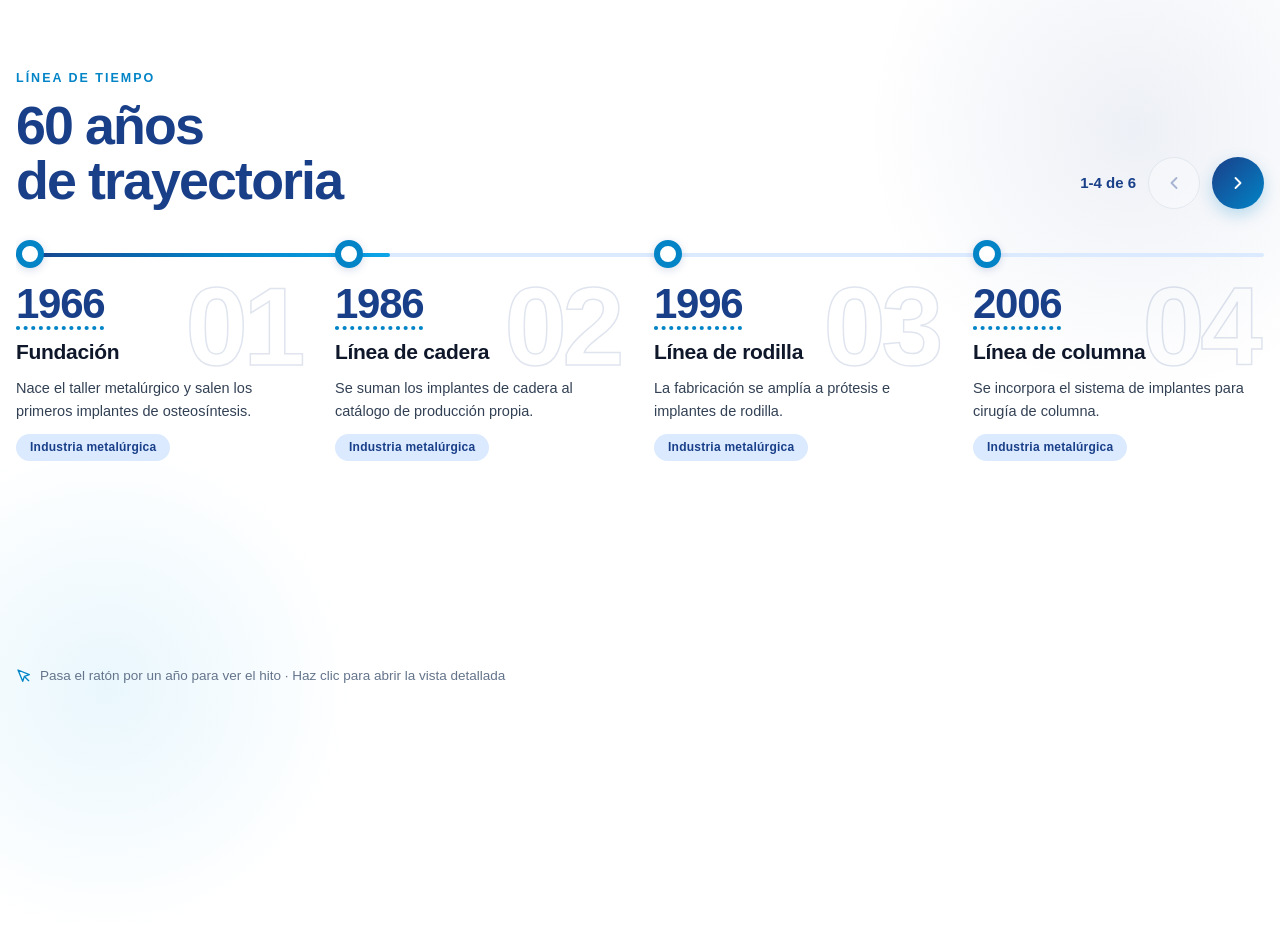
==== commit dfd8275e: "Blindaje de seguridad (CSP, SRI, anti-XSS, anti-spam y validación de archivos)" ====
--- a/PROYECTOS/ARTÍSTICOS/Línea de tiempo/index.html
+++ b/PROYECTOS/ARTÍSTICOS/Línea de tiempo/index.html
@@ -3,6 +3,7 @@
 <head>
 <meta charset="UTF-8">
 <meta name="viewport" content="width=device-width, initial-scale=1.0">
+<meta http-equiv="Content-Security-Policy" content="default-src 'self'; script-src 'self' 'unsafe-inline'; style-src 'self' 'unsafe-inline' https://fonts.googleapis.com; font-src 'self' https://fonts.gstatic.com; img-src 'self' data:; object-src 'none'; base-uri 'self';">
 <title>Línea de Tiempo — 60 Años de Trayectoria | VILLALBA HNOS. IMPLANTES S.A.</title>
 <link rel="preconnect" href="https://fonts.googleapis.com">
 <link rel="preconnect" href="https://fonts.gstatic.com" crossorigin>
@@ -1069,8 +1070,9 @@
       }
       var popImg = itemEls[currentIdx] ? itemEls[currentIdx].querySelector(".tl-pop-img") : null;
       var imgSrc = popImg ? popImg.getAttribute("src") : "";
+      var isSafeImg = imgSrc && (/^data:image\/(jpeg|png|webp);base64,[A-Za-z0-9+/=]+$/.test(imgSrc) || /^Im\u00e1genes Hitos\/[A-Za-z0-9_.\-]+\.(jpg|jpeg|png|webp|jfif)$/i.test(imgSrc));
       if (ovImg && ovVisual) {
-        if (imgSrc) {
+        if (isSafeImg) {
           ovImg.setAttribute("src", imgSrc);
           ovImg.setAttribute("alt", cur.year + " - " + cur.title);
           ovImg.classList.add("has-img");
@@ -1114,8 +1116,16 @@
         render();
       });
     });
+    var lastActionTs = 0;
+    function allowAction() {
+      var now = Date.now();
+      if (80 > now - lastActionTs) return false;
+      lastActionTs = now;
+      return true;
+    }
     if (btnPrev) {
       btnPrev.addEventListener("click", function() {
+        if (!allowAction()) return;
         if (state.offset > 0) {
           state.offset -= 1;
           state.hover = -1;
@@ -1125,6 +1135,7 @@
     }
     if (btnNext) {
       btnNext.addEventListener("click", function() {
+        if (!allowAction()) return;
         var maxOff = getMaxOffset();
         if (maxOff > state.offset) {
           state.offset += 1;
@@ -1138,6 +1149,7 @@
     }
     if (ovPrev) {
       ovPrev.addEventListener("click", function() {
+        if (!allowAction()) return;
         if (state.open > 0) {
           state.open -= 1;
           render();
@@ -1146,6 +1158,7 @@
     }
     if (ovNext) {
       ovNext.addEventListener("click", function() {
+        if (!allowAction()) return;
         if (milestones.length - 1 > state.open) {
           state.open += 1;
           render();
